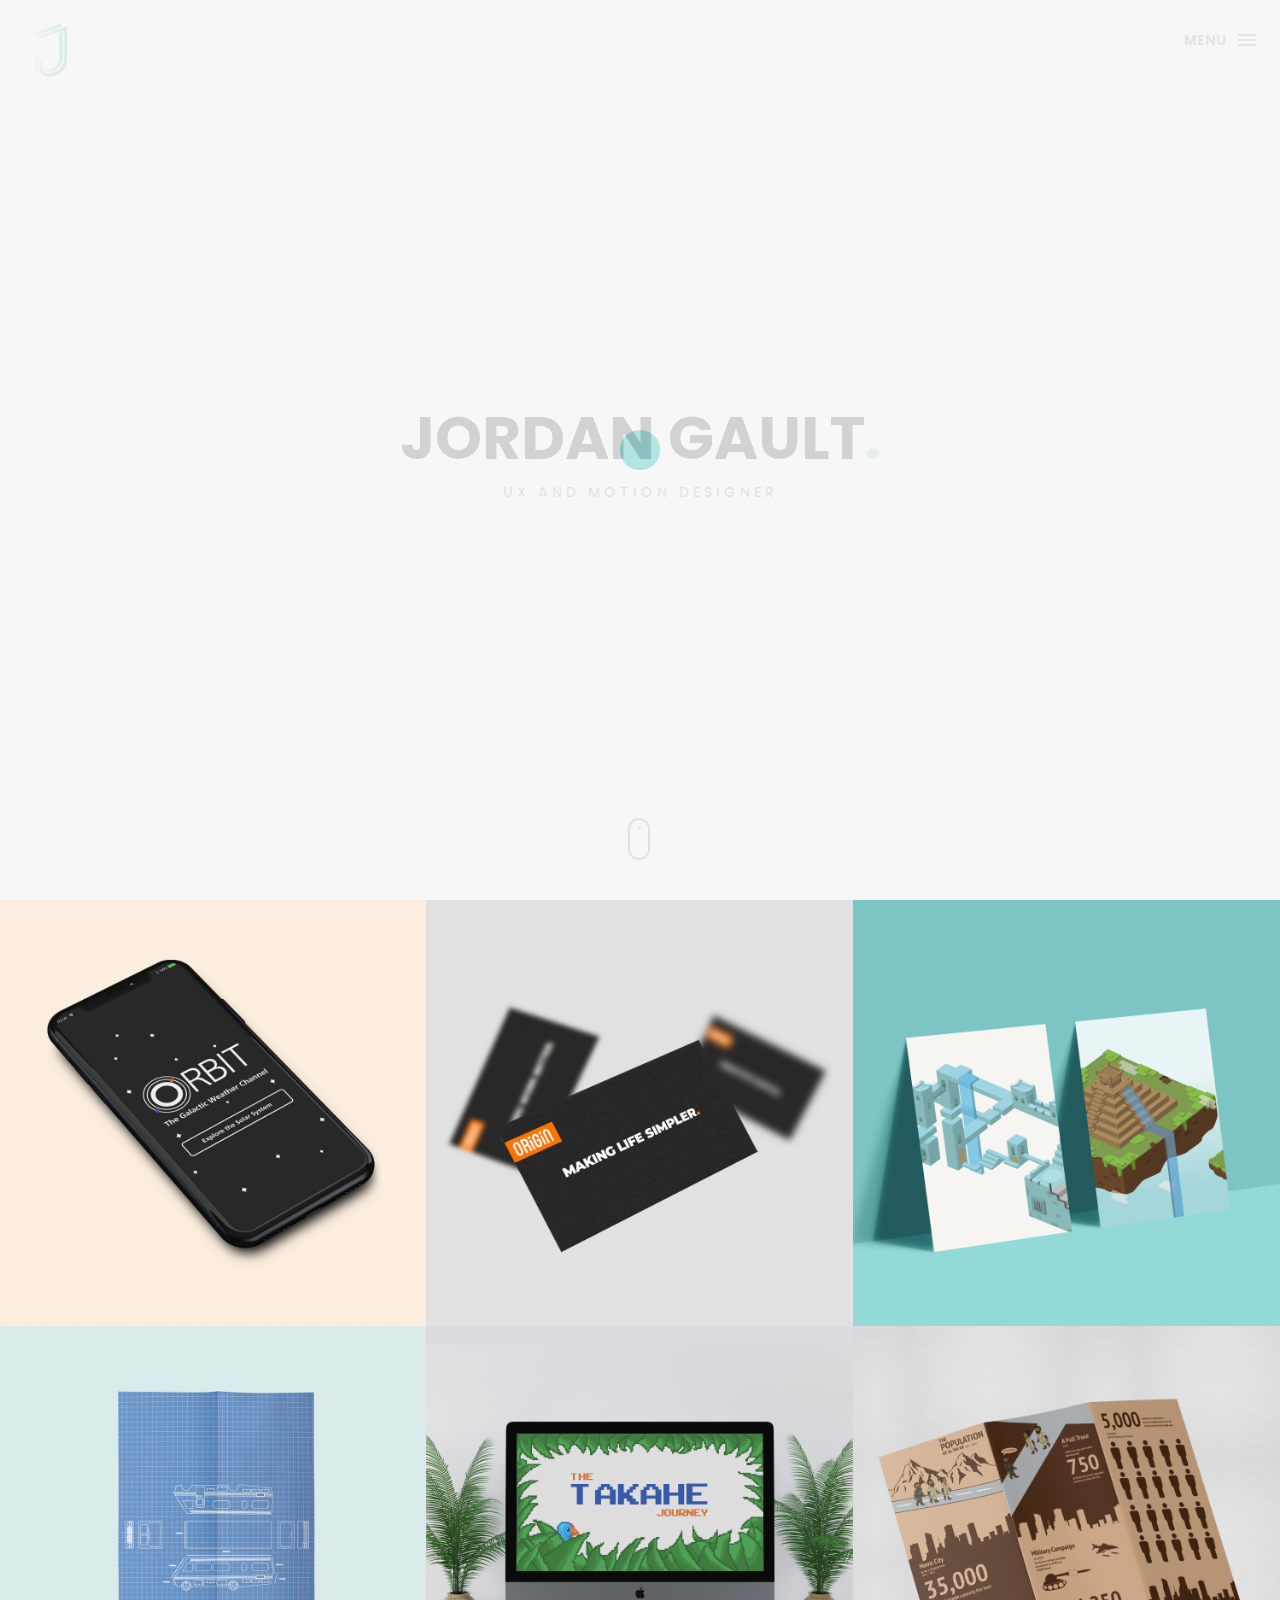
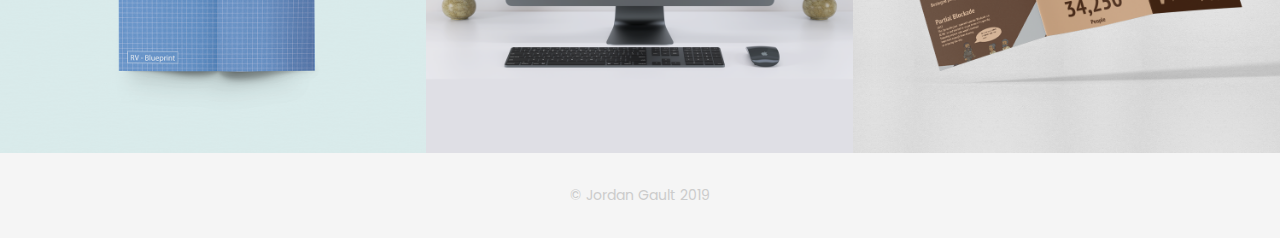
==== index.html @ e596791e "added files" ====
<!DOCTYPE html>
<html lang="en">

<head>
    <meta charset="utf-8">
    <meta http-equiv="X-UA-Compatible" content="IE=edge">
    <meta name="viewport" content="width=device-width, initial-scale=1">
    <!-- The above 3 meta tags *must* come first in the head; any other head content must come *after* these tags -->
    <title>Jordan Gault</title>
    <link rel="icon" href="img/logo.png" type="image/x-icon">

    <!-- Bootstrap -->
    <link href="css/bootstrap.min.css" rel="stylesheet">
    <link href="ionicons/css/ionicons.min.css" rel="stylesheet">

    <!-- main css -->
    <link href="css/style.css" rel="stylesheet">


    <!-- modernizr -->
    <script src="js/modernizr.js"></script>

    <!-- HTML5 shim and Respond.js for IE8 support of HTML5 elements and media queries -->
    <!-- WARNING: Respond.js doesn't work if you view the page via file:// -->
    <!--[if lt IE 9]>
      <script src="https://oss.maxcdn.com/html5shiv/3.7.2/html5shiv.min.js"></script>
      <script src="https://oss.maxcdn.com/respond/1.4.2/respond.min.js"></script>
    <![endif]-->
</head>

<body>

    <!-- Preloader -->
    <div id="preloader">
        <div class="pre-container">
            <div class="spinner">
                <div class="double-bounce1"></div>
                <div class="double-bounce2"></div>
            </div>
        </div>
    </div>
    <!-- end Preloader -->

    <div class="container-fluid">
        <!-- box header -->
        <header class="box-header">
            <div class="box-logo">
                <a href="index.html"><img src="img/logo.png" width="60" alt="Logo"></a>
            </div>
            <!-- box-nav -->
            <a class="box-primary-nav-trigger" href="#0">
                <span class="box-menu-text">Menu</span><span class="box-menu-icon"></span>
            </a>
            <!-- box-primary-nav-trigger -->
        </header>
        <!-- end box header -->

        <!-- nav -->
        <nav>
            <ul class="box-primary-nav">
                <li><a href="index.html">Home</a> <i class="ion-ios-circle-filled color"></i></li>
                <li><a href="about.html">About me</a></li>
                <li><a href="services.html">Services</a></li>
                <li><a href="portfolio.html">Portfolio</a></li>
                <li><a href="contact.html">contact me</a></li>



                <li class="box-label">Follow me</li>

                <li class="box-social"><a href="https://www.linkedin.com/in/jordan-gault-648428167/" target="blank"><i class="ion-social-linkedin"></i></a></li>
                <li class="box-social"><a href="https://www.instagram.com/jordangault_/" target="blank"><i class="ion-social-instagram-outline"></i></a></li>
                <li class="box-social"><a href="https://www.twitter.com/Jordangault_/" target="blank"><i class="ion-social-twitter"></i></a></li>
                <li class="box-social"><a href="https://dribbble.com/jordangault" target="blank"><i class="ion-social-dribbble"></i></a></li>
            </ul>
        </nav>
        <!-- end nav -->

        <!-- box-intro -->
        <section class="box-intro">
            <div class="table-cell">
                <h1 class="box-headline letters rotate-2">
                    <span class="box-words-wrapper">
                        <b class="is-visible">Jordan Gault.</b>
                      
                    </span>
		        </h1>
                <h5>UX and Motion Designer</h5>
            </div>

            <div class="mouse">
                <div class="scroll"></div>
            </div>
        </section>

        <!-- end box-intro -->
    </div>

    <!-- portfolio div -->
    <div class="portfolio-div">
        <div class="portfolio">
            <div class="no-padding portfolio_container">

                 <!-- portfolio_container -->
                <div class="no-padding portfolio_container clearfix">
                   <!-- single work -->
                   <div class="col-md-4 col-sm-6  photography fashion">
                    <a href="orbit.html" class="portfolio_item">
                        <img src="img/orbit.png" alt="image" class="img-responsive" />
                        <div class="portfolio_item_hover">
                            <div class="portfolio-border clearfix">
                                <div class="item_info">
                                    <span>Orbit</span>
                                    <em>UI/UX / Illustration</em>
                                </div>
                            </div>
                        </div>
                    </a>
                </div>
                <!-- end single work -->

                <!-- single work -->
                <div class="col-md-4 col-sm-6 logo graphics photography">
                    <a href="origin.html" class="portfolio_item">
                        <img src="img/origin.png" alt="image" class="img-responsive" />
                        <div class="portfolio_item_hover">
                            <div class="portfolio-border clearfix">
                                <div class="item_info">
                                    <span>Origin  (Placement Projects)</span>
                                    <em>Motion Graphics / Marketing / UI/UX</em>
                                </div>
                            </div>
                        </div>
                    </a>
                </div>
                <!-- end single work -->

                <!-- single work --
                <div class="col-md-4 col-sm-12 logo graphics">
                    <a href="single-project.html" class="portfolio_item">
                        <img src="img/ruark.png" alt="image" class="img-responsive" />
                        <div class="portfolio_item_hover">
                            <div class="portfolio-border clearfix">
                                <div class="item_info">
                                    <span>Ruark Audio</span>
                                    <em>Motion Graphics / Marketing</em>
                                </div>
                            </div>
                        </div>
                    </a>
                </div>
                 end single work -->

                <!-- single work -->
                <div class="col-md-4 col-sm-6 fashion">
                    <a href="#" class="portfolio_item">
                        <img src="img/iso.png" alt="image" class="img-responsive" />
                        <div class="portfolio_item_hover">
                            <div class="portfolio-border clearfix">
                                <div class="item_info">
                                    <span>Isometric Illustrations</span>
                                    <em>Illustration</em>
                                </div>
                            </div>
                        </div>
                    </a>
                </div>
                <!-- end single work -->

                <!-- single work -->
                <div class="col-md-4 col-sm-6 ads fashion">
                    <a href="#" class="portfolio_item">
                        <img src="img/blueprint.png" alt="image" class="img-responsive" />
                        <div class="portfolio_item_hover">
                            <div class="portfolio-border clearfix">
                                <div class="item_info">
                                    <span>RV Animation</span>
                                    <em>Animation / Illustration</em>
                                </div>
                            </div>
                        </div>
                    </a>
                </div>
                <!-- end single work -->

                <!-- single work --
                <div class="col-md-4 col-sm-12 graphics ads">
                    <a href="single-project.html" class="portfolio_item">
                        <img src="img/abbey.png" alt="image" class="img-responsive" />
                        <div class="portfolio_item_hover">
                            <div class="portfolio-border clearfix">
                                <div class="item_info">
                                    <span>Abbey</span>
                                    <em>Marketing / Animation</em>
                                </div>
                            </div>
                        </div>
                    </a>
                </div>
                <!- end single work -->

                 <!-- single work -->
                 <div class="col-md-4 col-sm-6 photography fashion">
                    <a href="takahe.html" class="portfolio_item">
                        <img src="img/takahe.png" alt="image" class="img-responsive" />
                        <div class="portfolio_item_hover">
                            <div class="portfolio-border clearfix">
                                <div class="item_info">
                                    <span>The Takahe Journey</span>
                                    <em>UI/UX / Illustration</em>
                                </div>
                            </div>
                        </div>
                    </a>
                </div>
                <!-- end single work -->

                <!-- single work -->
                <div class="col-md-4 col-sm-6 photography fashion">
                    <a href="population.html" class="portfolio_item">
                        <img src="img/population.png" alt="image" class="img-responsive" />
                        <div class="portfolio_item_hover">
                            <div class="portfolio-border clearfix">
                                <div class="item_info">
                                    <span>Population Infographic</span>
                                    <em>UI/UX / Illustration</em>
                                </div>
                            </div>
                        </div>
                    </a>
                </div>
                <!-- end single work -->

                <!-- single work --
                <div class="col-md-4 col-sm-6 fashion ads">
                    <a href="single-project.html" class="portfolio_item">
                        <img src="http://placehold.it/1000x1000" alt="image" class="img-responsive" />
                        <div class="portfolio_item_hover">
                            <div class="portfolio-border clearfix">
                                <div class="item_info">
                                    <span>Calvin & Shabushka (In Progress)</span>
                                    <em>Illustration / Animation</em>
                                </div>
                            </div>
                        </div>
                    </a>
                </div>
                <!- end single work -->

             
            </div>
            <!-- end portfolio_container -->
        </div>
        <!-- portfolio -->
    </div>
    <!-- end portfolio div -->

    <!-- footer -->
    <footer>
        <div class="container-fluid">
            <p class="copyright">© Jordan Gault 2019</p>
        </div>
    </footer>
    <!-- end footer -->

    <!-- back to top -->
    <a href="#0" class="cd-top"><i class="ion-android-arrow-up"></i></a>
    <!-- end back to top -->



    <!-- jQuery -->
    <script src="js/jquery-2.1.1.js"></script>
    <!--  plugins -->
    <script src="js/bootstrap.min.js"></script>
    <script src="js/menu.js"></script>
    <script src="js/animated-headline.js"></script>
    <script src="js/isotope.pkgd.min.js"></script>


    <!--  custom script -->
    <script src="js/custom.js"></script>

</body>

</html>
---- css/style.css ----
/*
* Box Theme
* Created by : Ahmed Eissa
* website : www.ahmedessa.net
* behance : https://www.behance.net/3essa
*/


/* Table of Content
==================================================
	- Google fonts & font family -
	- General -
    - typography -
    - Preloader -
	- Header -
    - box intro section -
    - Portfoilo section -
    - Footer -
    - About page -
    - Services page -
    - contact page -
    - Portfolio single page -
    - Responsive media queries -
*/


/* Google fonts & font family
==================================================*/

@import url(https://fonts.googleapis.com/css?family=Poppins:400,500,600,700);

/* General
==================================================*/

html,
body {
    height: 100%;
    font-family: 'Poppins', sans-serif;
    line-height: 1.8;
    color: #999
}

.no-padding {
    padding-left: 0;
    padding-right: 0;
}

.no-padding [class^="col-"] {
    padding-left: 0;
    padding-right: 0;
}

.main-container {
    padding: 100px 0;
}

.center {
    text-align: center;
}

a {
    -webkit-transition: all .3s;
    transition: all .3s
}

.uppercase {
    text-transform: uppercase;
}

.h-30 {
    height: 30px
}

.h-10 {
    height: 10px
}

.color {
    color: #93D9D8;
    font-size: 11px;
}


/* typography
==================================================*/



.col-sm-7{
    padding-top: 20px;
}

.col-md-14{
    padding-top: 40px;
}



/* images
==================================================*/

h1 {
    color: #393939;
    font-size: 60px;
    text-transform: uppercase;
}

h3 {
    color: #393939;
}

h5 {
    color: #93D9D8;
}

.paper {
    padding-top: 30px;
}

.col-md-10 {
    width: 100%;
}

.col-md-15{
    padding-left: 15px;
}

video{
    padding-top: 30px;
}
.ruark{
    padding-left: 100px;
}


/* preloader
==================================================*/

#preloader {
    position: fixed;
    top: 0;
    left: 0;
    right: 0;
    bottom: 0;
    background-color: #f5f5f5;
    /* change if the mask should be a color other than white */
    z-index: 1000;
    /* makes sure it stays on top */
}

.pre-container {
    position: absolute;
    left: 50%;
    top: 50%;
    bottom: auto;
    right: auto;
    -webkit-transform: translateX(-50%) translateY(-50%);
    transform: translateX(-50%) translateY(-50%);
    text-align: center;
}

.spinner {
    width: 40px;
    height: 40px;
    position: relative;
    margin: 100px auto;
}

.double-bounce1,
.double-bounce2 {
    width: 100%;
    height: 100%;
    border-radius: 50%;
    background-color: #93D9D8;
    opacity: 0.6;
    position: absolute;
    top: 0;
    left: 0;
    -webkit-animation: bounce 2.0s infinite ease-in-out;
    animation: bounce 2.0s infinite ease-in-out;
}

.double-bounce2 {
    -webkit-animation-delay: -1.0s;
    animation-delay: -1.0s;
}

@-webkit-keyframes bounce {
    0%,
    100% {
        -webkit-transform: scale(0.0)
    }
    50% {
        -webkit-transform: scale(1.0)
    }
}

@keyframes bounce {
    0%,
    100% {
        transform: scale(0.0);
        -webkit-transform: scale(0.0);
    }
    50% {
        transform: scale(1.0);
        -webkit-transform: scale(1.0);
    }
}


/* header
==================================================*/

.box-header {
    position: absolute;
    top: 0;
    left: 0;
    background: rgba(255, 255, 255, 0.95);
    height: 50px;
    width: 100%;
    z-index: 3;
    box-shadow: 0 1px 2px rgba(0, 0, 0, 0.3);
    -webkit-font-smoothing: antialiased;
    -moz-osx-font-smoothing: grayscale;
}

.box-header {
    height: 80px;
    background: transparent;
    box-shadow: none;
}

.box-header {
    -webkit-transition: background-color 0.3s;
    transition: background-color 0.3s;
    -webkit-transform: translate3d(0, 0, 0);
    transform: translate3d(0, 0, 0);
    -webkit-backface-visibility: hidden;
    backface-visibility: hidden;
}

.box-header.is-fixed {
    position: fixed;
    top: -80px;
    background-color: rgba(255, 255, 255, 0.96);
    -webkit-transition: -webkit-transform 0.3s;
    transition: -webkit-transform 0.3s;
    transition: transform 0.3s;
    transition: transform 0.3s, -webkit-transform 0.3s;
}

.box-header.is-visible {
    -webkit-transform: translate3d(0, 100%, 0);
    transform: translate3d(0, 100%, 0);
}

.box-header.menu-is-open {
    background-color: #fff;
}

.box-logo {
    display: block;
    padding: 20px;
}

.box-primary-nav-trigger {
    position: absolute;
    right: 0;
    top: 0;
    height: 100%;
    width: 50px;
    background-color: #fff;
}

.box-primary-nav-trigger .box-menu-text {
    color: #999;
    text-transform: uppercase;
    font-weight: 700;
    display: none;
}

.box-primary-nav-trigger .box-menu-icon {
    display: inline-block;
    position: absolute;
    left: 50%;
    top: 50%;
    bottom: auto;
    right: auto;
    -webkit-transform: translateX(-50%) translateY(-50%);
    transform: translateX(-50%) translateY(-50%);
    width: 18px;
    height: 2px;
    background-color: #999;
    -webkit-transition: background-color 0.3s;
    transition: background-color 0.3s;
    list-style: none;
}

.box-primary-nav-trigger .box-menu-icon::before,
.box-primary-nav-trigger .box-menu-icon:after {
    content: '';
    width: 100%;
    height: 100%;
    position: absolute;
    background-color: #999;
    right: 0;
    -webkit-transition: -webkit-transform .3s, top .3s, background-color 0s;
    -webkit-transition: top .3s, background-color 0s, -webkit-transform .3s;
    transition: top .3s, background-color 0s, -webkit-transform .3s;
    transition: transform .3s, top .3s, background-color 0s;
    transition: transform .3s, top .3s, background-color 0s, -webkit-transform .3s;
}

.box-primary-nav-trigger .box-menu-icon::before {
    top: -5px;
}

.box-primary-nav-trigger .box-menu-icon::after {
    top: 5px;
}

.box-primary-nav-trigger .box-menu-icon.is-clicked {
    background-color: #999;
}

.box-primary-nav-trigger .box-menu-icon.is-clicked::before,
.box-primary-nav-trigger .box-menu-icon.is-clicked::after {
    background-color: #999;
}

.box-primary-nav-trigger .box-menu-icon.is-clicked::before {
    top: 0;
    -webkit-transform: rotate(135deg);
    transform: rotate(135deg);
}

.box-primary-nav-trigger .box-menu-icon.is-clicked::after {
    top: 0;
    -webkit-transform: rotate(225deg);
    transform: rotate(225deg);
}

.box-primary-nav-trigger {
    width: 100px;
    padding-left: 1em;
    background-color: transparent;
    height: 30px;
    line-height: 30px;
    right: 10px;
    top: 50%;
    bottom: auto;
    -webkit-transform: translateY(-50%);
    transform: translateY(-50%);
}

.box-primary-nav-trigger .box-menu-text {
    display: inline-block;
}

.box-primary-nav-trigger .box-menu-icon {
    left: auto;
    right: 1em;
    -webkit-transform: translateX(0) translateY(-50%);
    transform: translateX(0) translateY(-50%);
}

.box-primary-nav {
    position: fixed;
    left: 0;
    top: 0;
    height: 100%;
    width: 100%;
    background: #fff;
    z-index: 2;
    text-align: center;
    padding: 50px 0;
    -webkit-backface-visibility: hidden;
    backface-visibility: hidden;
    overflow: auto;
    -webkit-overflow-scrolling: touch;
    -webkit-transform: translateY(-100%);
    transform: translateY(-100%);
    -webkit-transition-property: -webkit-transform;
    transition-property: -webkit-transform;
    transition-property: transform;
    transition-property: transform, -webkit-transform;
    -webkit-transition-duration: 0.4s;
    transition-duration: 0.4s;
    list-style: none;
}

.box-primary-nav li {
    font-size: 22px;
    font-size: 1.375rem;
    font-weight: 300;
    -webkit-font-smoothing: antialiased;
    -moz-osx-font-smoothing: grayscale;
    margin: .2em 0;
    text-transform: capitalize;
}

.box-primary-nav a {
    display: inline-block;
    padding: .4em 1em;
    border-radius: 0.25em;
    -webkit-transition: all 0.2s;
    transition: all 0.2s;
    color: #999;
    text-decoration: none;
    font-weight: bold;
}
.box-primary-nav a:focus {
    outline: none;
}

.no-touch .box-primary-nav a:hover {
    text-decoration: none;
    color: #93D9D8;
}

.box-primary-nav .box-label {
    color: #93D9D8;
    text-transform: uppercase;
    font-weight: 700;
    font-size: 17px;
    margin: 2.4em 0 .8em;
}

.box-primary-nav .box-social {
    display: inline-block;
    margin: 10px .4em;
}

.box-primary-nav .box-social a {
    width: 30px;
    height: 30px;
    padding: 0;
    font-size: 30px
}

.box-primary-nav.is-visible {
    -webkit-transform: translateY(0);
    transform: translateY(0);
}

.box-primary-nav {
    padding: 150px 0 0;
}

.box-primary-nav li {
    font-size: 18px;
}


/* box-intro
==================================================*/

.box-intro {
    text-align: center;
    display: table;
    height: 100vh;
    width: 100%;
    color: #999;
}

.box-intro .table-cell {
    display: table-cell;
    vertical-align: middle;
}

.box-intro em {
    font-style: normal;
    text-transform: uppercase
}

b i:last-child {
    color: #93D9D8 !important;
}

.box-intro h5 {
    letter-spacing: 4px;
    text-transform: uppercase;
    color: #999;
    line-height: 1.7;
}


/* mouse effect */

.mouse {
    position: absolute;
    width: 22px;
    height: 42px;
    bottom: 40px;
    left: 50%;
    margin-left: -12px;
    border-radius: 15px;
    border: 2px solid #888;
    -webkit-animation: intro 1s;
    animation: intro 1s;
}

.scroll {
    display: block;
    width: 3px;
    height: 3px;
    margin: 6px auto;
    border-radius: 4px;
    background: #888;
    -webkit-animation: finger 2s infinite;
    animation: finger 2s infinite;
}

@-webkit-keyframes intro {
    0% {
        opacity: 0;
        -webkit-transform: translateY(40px);
        transform: translateY(40px);
    }
    100% {
        opacity: 1;
        -webkit-transform: translateY(0);
        transform: translateY(0);
    }
}

@keyframes intro {
    0% {
        opacity: 0;
        -webkit-transform: translateY(40px);
        transform: translateY(40px);
    }
    100% {
        opacity: 1;
        -webkit-transform: translateY(0);
        transform: translateY(0);
    }
}

@-webkit-keyframes finger {
    0% {
        opacity: 1;
    }
    100% {
        opacity: 0;
        -webkit-transform: translateY(20px);
        transform: translateY(20px);
    }
}

@keyframes finger {
    0% {
        opacity: 1;
    }
    100% {
        opacity: 0;
        -webkit-transform: translateY(20px);
        transform: translateY(20px);
    }
}



/* portfolio section
==================================================*/

.portfolio .categories-grid span {
    font-size: 30px;
    margin-bottom: 30px;
    display: inline-block;
}

.portfolio .categories-grid .categories ul li {
    list-style: none;
    margin: 20px 0;
}

.portfolio .categories-grid .categories ul li a {
    display: inline-block;
    color: #60606e;
    padding: 0 10px;
    margin: 0 10px;
    -webkit-transition: all .2s ease-in-out .2s;
    transition: all .2s ease-in-out .2s;
}

.portfolio .categories-grid .categories ul li a:hover,
.portfolio .categories-grid .categories ul li a:focus {
    text-decoration: none;
}

.portfolio .categories-grid .categories ul li a.active {
    margin-left: 0;
    background-color: #93D9D8;
    padding: 0px 20px;
    color: white;
    border-radius: 25px;
    text-decoration: none;
}

.portfolio_filter {
    padding-left: 0;
}

.portfolio_item {
    position: relative;
    overflow: hidden;
    display: block;
}

.portfolio_item .portfolio_item_hover {
    position: absolute;
    top: 0px;
    left: 0px;
    height: 100%;
    width: 100%;
    background-color: rgba(0, 0, 0, .8);
    -webkit-transform: translate(-100%);
    transform: translate(-100%);
    opacity: 0;
    -webkit-transition: all .2s ease-in-out;
    transition: all .2s ease-in-out;
}

.portfolio_item .portfolio_item_hover .item_info {
    text-align: center;
    position: absolute;
    top: 50%;
    left: 50%;
    -webkit-transform: translate(-50%, -50%);
    transform: translate(-50%, -50%);
    padding: 10px;
    width: 100%;
    font-weight: bold;
}

.portfolio_item .portfolio_item_hover .item_info span {
    display: block;
    color: #fff;
    font-size: 18px;
    -webkit-transform: translateX(-100px);
    transform: translateX(-100px);
    -webkit-transition: all .2s ease-in-out .2s;
    transition: all .2s ease-in-out .2s;
    opacity: 0;
}

.portfolio_item .portfolio_item_hover .item_info em {
    font-style: normal;
    display: inline-block;
    background-color: #93D9D8;
    padding: 5px 20px;
    border-radius: 25px;
    color: #333;
    margin-top: 10px;
    -webkit-transform: translateX(-100px);
    transform: translateX(-100px);
    -webkit-transition: all .3s ease-in-out .3s;
    transition: all .3s ease-in-out .3s;
    opacity: 0;
    font-size: 10px;
    letter-spacing: 2px;
}

.portfolio_item:hover .portfolio_item_hover {
    opacity: 1;
    -webkit-transform: translateX(0);
    transform: translateX(0);
}

.portfolio_item:hover .item_info em,
.portfolio_item:hover .item_info span {
    opacity: 1;
    -webkit-transform: translateX(0);
    transform: translateX(0);
}

.portfolio .categories-grid .categories ul li {
    float: left;
}

.portfolio .categories-grid .categories ul li a {
    padding: 0 10px;
    -webkit-transition: all .2s ease-in-out .2s;
    transition: all .2s ease-in-out .2s;
}

.portfolio_filter {
    padding-left: 0;
    display: inline-block;
    margin: 0 auto;
    text-align: center;
    margin-bottom: 50px;
}

.portfolio-inner {
    padding-bottom: 0 !important;
    padding-top: 55px;
}


/* footer
==================================================*/

footer {
    padding: 30px 0;
    text-align: center;
    background: #f5f5f5
}

.copyright {
    color: #ccc;
    margin-bottom: 0;
}

footer img {
    margin: 0 auto;
}


/* backto top
==================================================*/

.cd-top {
    display: inline-block;
    height: 40px;
    width: 40px;
    position: fixed;
    bottom: 20px;
    line-height: 40px;
    font-size: 20px;
    right: 10px;
    text-align: center;
    color: #fff;
    background: #93D9D8;
    visibility: hidden;
    opacity: 0;
    -webkit-transition: opacity .3s 0s, visibility 0s .3s;
    transition: opacity .3s 0s, visibility 0s .3s;
}

.cd-top.cd-is-visible,
.cd-top.cd-fade-out,
.no-touch .cd-top:hover {
    -webkit-transition: opacity .3s 0s, visibility 0s 0s;
    transition: opacity .3s 0s, visibility 0s 0s;
}

.cd-top.cd-is-visible {
    /* the button becomes visible */
    visibility: visible;
    opacity: 1;
}

.cd-top.cd-fade-out {
    opacity: .5;
}

.no-touch .cd-top:hover,
.no-touch .cd-top:focus {
    background-color: #93D9D8;
    opacity: 1;
    color: #fff;
}


/* About page
==================================================*/

.top-bar {
    color: #333;
    padding: 150px 0 100px;
    background: -webkit-linear-gradient( rgba(255, 255, 255, .8), rgba(255, 255, 255, .8)), ;
    background: linear-gradient( rgba(255, 255, 255, .8), rgba(255, 255, 255, .8)), ;
    background-size: cover;
    background-attachment: fixed;
    background-position: center center;
    text-align: center;
}

.top-bar h1 {
    font-size: 60px;
    text-transform: uppercase;
    font-weight: 700;
    color: #999;
    line-height: 50px;
}

.top-bar p {
    font-size: 15px;
    text-transform: uppercase;
    font-weight: 500;
    color: #777;
}

.top-bar p a {
    color: #777;
}

.top-bar p a:hover,
.top-bar p a:focus {
    color: #555;
    text-decoration: none;
}

.social-ul {
    list-style: none;
    display: inline-block;
    padding-left: 0;
}

.social-ul li {
    margin: 0 10px;
    float: left;
}

.social-ul li a {
    font-size: 25px;
    color: #999;
    -webkit-transition: all .3s;
    transition: all .3s;
}

.social-ul li a:hover {
    color: #93D9D8;
}


/* Services page
==================================================*/

.size-50 {
    font-size: 50px;
}

.service-box {
    margin-bottom: 30px;
}

.service-box h3 {
    margin-top: 0;
}


/* contact page
==================================================*/

.details-text i {
    margin-right: 10px;
}

.textarea-contact {
    height: 200px;
    width: 100%;
    border: solid 1px rgba(0, 0, 0, .1);
    position: relative;
}

.textarea-contact textarea {
    height: 100%;
    width: 100%;
    border: 0;
    padding: 20px;
    background-color: transparent;
    float: left;
    z-index: 2;
    font-size: 14px;
    color: #9a9a9a;
    resize: none;
}

.textarea-contact > span {
    position: absolute;
    top: 20px;
    left: 20px;
    -webkit-transform: translateY(-50%);
    transform: translateY(-50%);
    font-size: 12px;
    text-transform: uppercase;
    color: #cdcdcd;
    -webkit-transition: all .2s ease-in-out;
    transition: all .2s ease-in-out;
    z-index: 1;
}

.input-contact {
    height: 40px;
    width: 100%;
    border: solid 1px rgba(0, 0, 0, .1);
    position: relative;
    margin-bottom: 30px;
}

.input-contact input[type="text"] {
    height: 100%;
    width: 100%;
    border: 0;
    padding: 0 20px;
    float: left;
    position: relative;
    background-color: transparent;
    z-index: 2;
    font-size: 14px;
    color: #9a9a9a;
}

.input-contact > span {
    position: absolute;
    top: 50%;
    left: 20px;
    -webkit-transform: translateY(-50%);
    transform: translateY(-50%);
    font-size: 12px;
    text-transform: uppercase;
    color: #cdcdcd;
    -webkit-transition: all .2s ease-in-out;
    transition: all .2s ease-in-out;
    z-index: 1;
}

.input-contact > span.active,
.textarea-contact > span.active {
    color: #93D9D8;
    font-size: 10px;
    top: 0px;
    left: 5px;
    background-color: #fff;
    padding: 5px
}

input:focus,
textarea:focus {
    outline: none;
}

.contact-info {
    margin-top: 20px;
}

.contact-info i {
    height: 30px;
    width: 30px;
    display: inline-block;
    background: #93D9D8;
    text-align: center;
    line-height: 33px;
    margin-right: 10px;
    color: #fff;
    font-size: 21px;
}

.contact-info p {
    display: inline-block;
    margin-right: 20px;

}

.btn-box {
    background: #93D9D8;
    padding: 10px 50px;
    border-radius: 0;
    color: #fff;
    margin-top: 20px;
    text-transform: uppercase;
    letter-spacing: 2px;
    font-weight: 500;
}

.btn-box:hover,
.btn-box:focus {
    background: #93D9D8;
    color: #fff;
}


/* single project page
==================================================*/

.cat-ul {
    padding-left: 0;
    list-style: none
}

.cat-ul li i {
    margin-right: 10px;
    color: #93D9D8;
}


/* Responsive media queries
==================================================*/

@media (max-width: 991px) {
    .portfolio .categories-grid span {
        margin-bottom: 0;
        text-align: center;
        width: 100%;
    }
    .portfolio .categories-grid .categories ul li {
        text-align: center;
    }
    .portfolio .categories-grid .categories ul li a {
        margin-left: 0;
    }
    .col-md-6 h3 {
        margin-top: 30px;
    }
}

@media only screen and (max-width: 670px) {
    .box-headline {
        font-size: 100px;
    }
    .box-intro h5 {
        font-size: 12px;
    }
    .box-primary-nav a {
        padding: 5px 1em;
        font-size: 14px;
    }
    .box-primary-nav {
        padding: 80px 0 0;
    }
    .box-primary-nav .box-social a {
        font-size: 23px;
    }
    .top-bar h1 {
        font-size: 40px;
        line-height: 30px;
    }
    .portfolio .categories-grid .categories ul li {
        float: none;
    }
}

@media only screen and (max-width: 520px) {
    .box-headline {
        font-size: 80px;
    }
    .box-intro h5 {
        font-size: 12px;
    }
    .main-container {
        padding: 50px 0;
    }
}

@media only screen and (max-width: 420px) {
    .box-headline {
        font-size: 50px;
    }
    .box-intro h5 {
        font-size: 12px;
    }
    .top-bar h1 {
        font-size: 30px;
        line-height: 30px;
    }
}
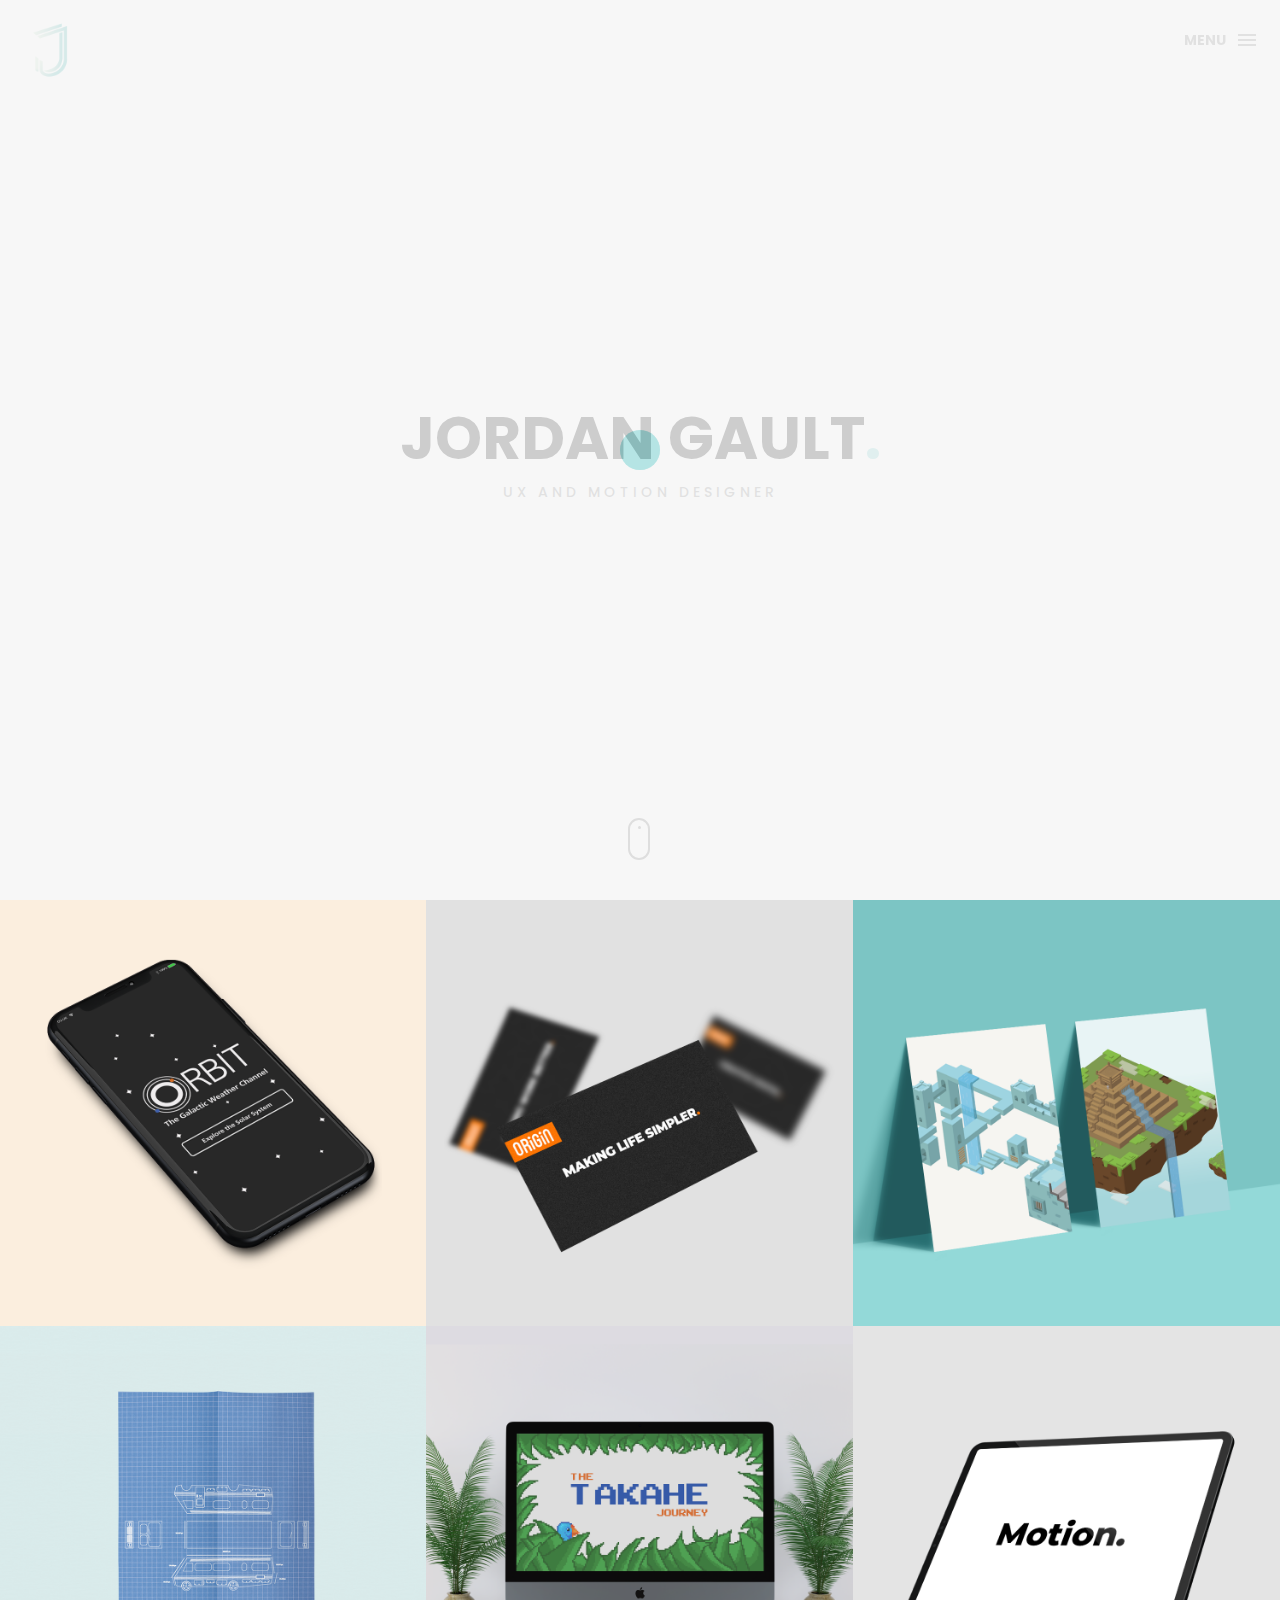
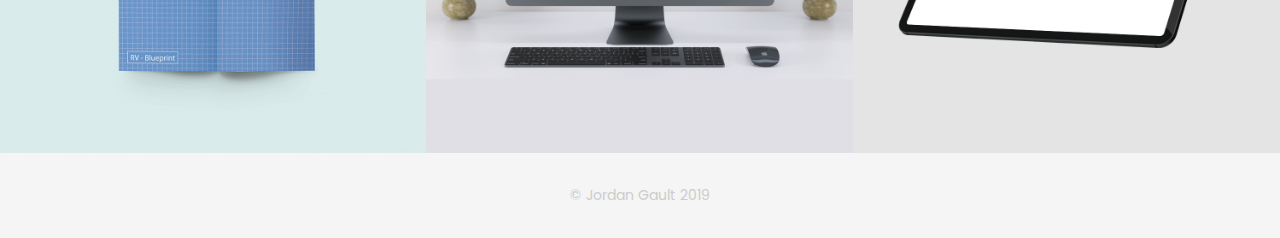
==== commit aa7f1f7c: "population" ====
--- a/index.html
+++ b/index.html
@@ -216,14 +216,14 @@
                 <!-- end single work -->
 
                 <!-- single work -->
-                <div class="col-md-4 col-sm-6 photography fashion">
+                <div class="col-md-4 col-sm-6 ads fashion">
                     <a href="population.html" class="portfolio_item">
-                        <img src="img/population.png" alt="image" class="img-responsive" />
-                        <div class="portfolio_item_hover">
-                            <div class="portfolio-border clearfix">
-                                <div class="item_info">
-                                    <span>Population Infographic</span>
-                                    <em>UI/UX / Illustration</em>
+                        <img src="img/motion.png" alt="image" class="img-responsive" />
+                        <div class="portfolio_item_hover">
+                            <div class="portfolio-border clearfix">
+                                <div class="item_info">
+                                    <span>Animations</span>
+                                    <em>Animation / Illustration</em>
                                 </div>
                             </div>
                         </div>
--- a/css/style.css
+++ b/css/style.css
@@ -94,6 +94,20 @@
     padding-top: 40px;
 }
 
+.col-md-12{
+    padding-top: 40px;
+}
+
+.rv{
+    color: #93D9D8;
+    text-decoration: none;
+}
+
+.rv :hover p{
+    text-decoration: none;
+    color: #999;
+}
+
 
 
 /* images
@@ -129,7 +143,7 @@
     padding-top: 30px;
 }
 .ruark{
-    padding-left: 100px;
+    padding-left: 40px;
 }
 
 
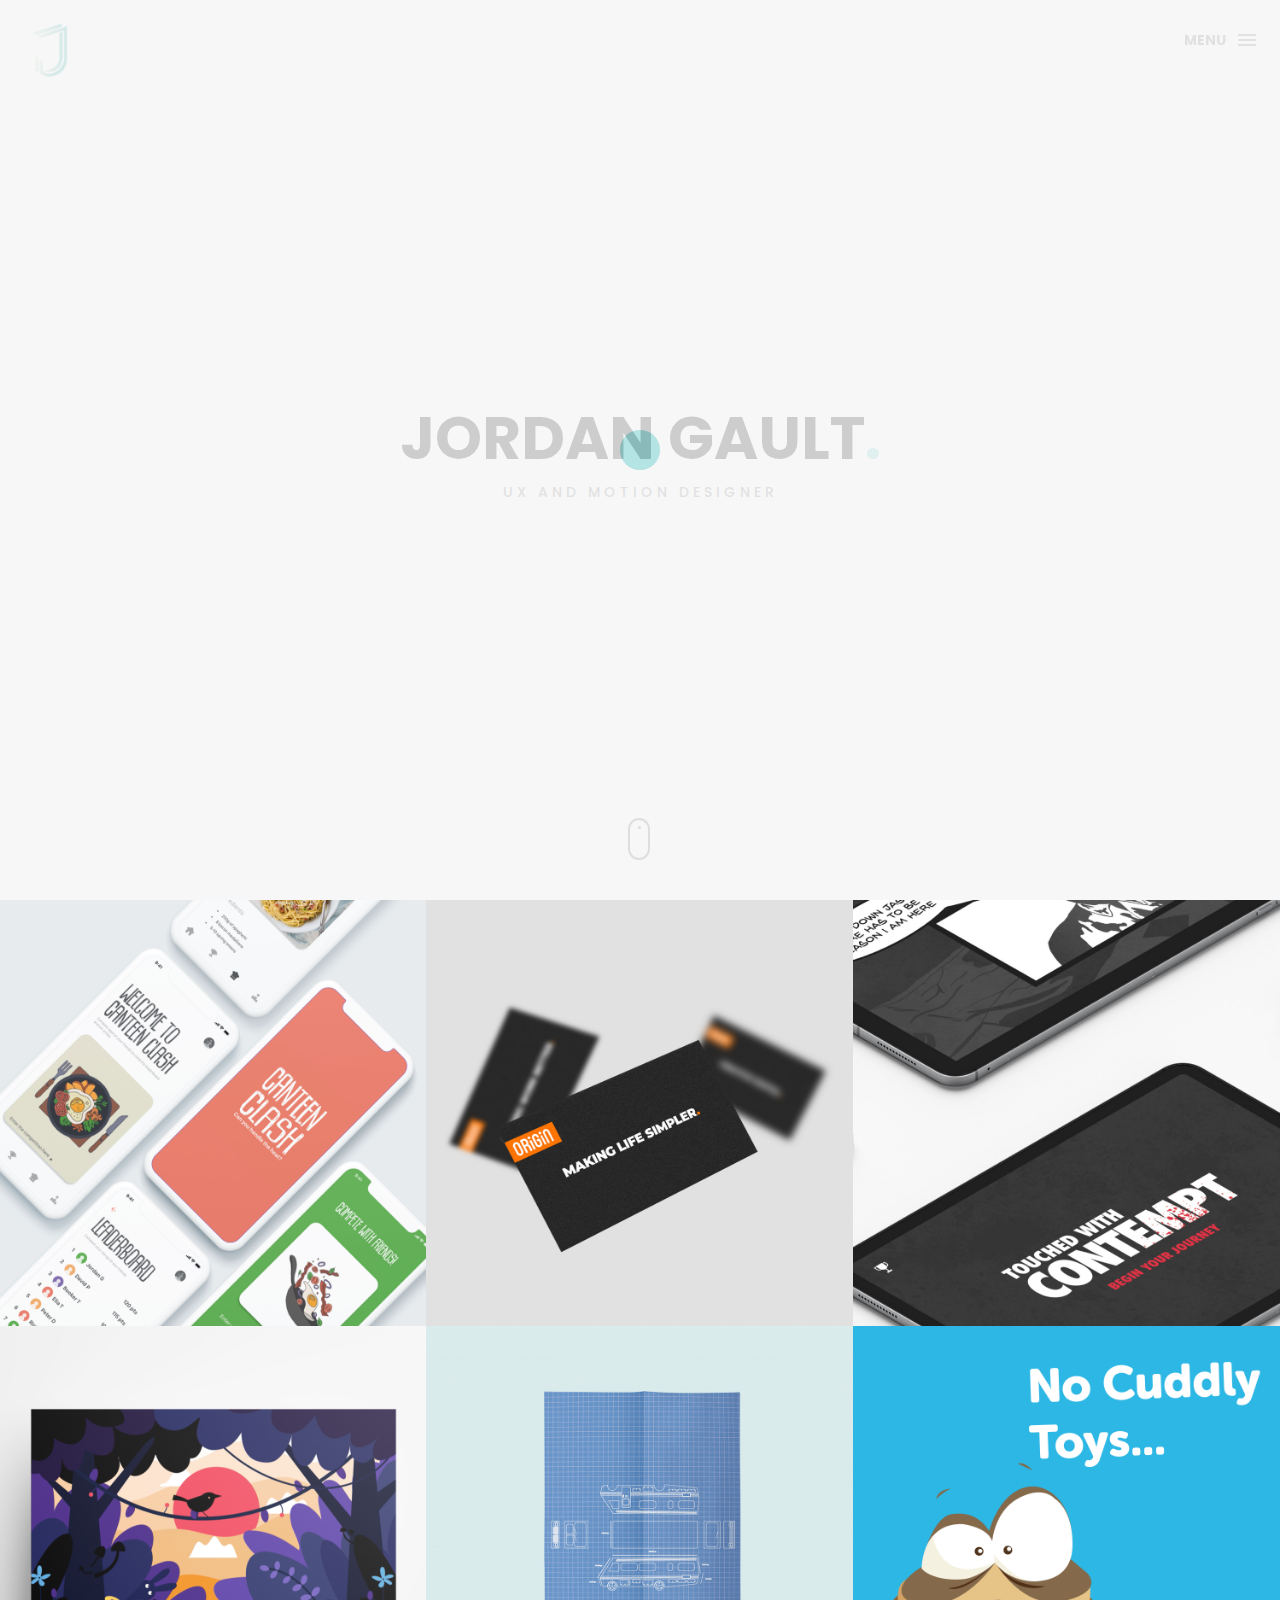
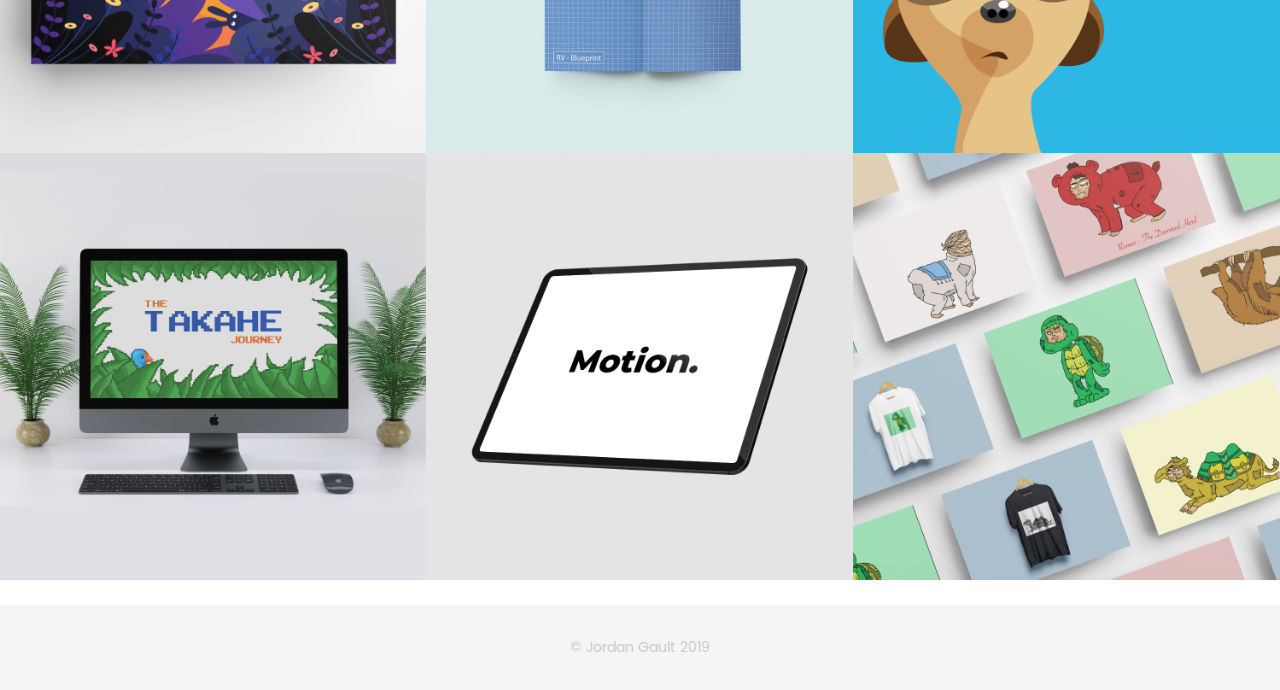
==== commit 271534de: "updateing cover images" ====
--- a/index.html
+++ b/index.html
@@ -106,11 +106,11 @@
                    <!-- single work -->
                    <div class="col-md-4 col-sm-6  photography fashion">
                     <a href="orbit.html" class="portfolio_item">
-                        <img src="img/orbit.png" alt="image" class="img-responsive" />
-                        <div class="portfolio_item_hover">
-                            <div class="portfolio-border clearfix">
-                                <div class="item_info">
-                                    <span>Orbit</span>
+                        <img src="img/Canteen_Clash_Cover.png" alt="image" class="img-responsive" />
+                        <div class="portfolio_item_hover">
+                            <div class="portfolio-border clearfix">
+                                <div class="item_info">
+                                    <span>Canteen Clash</span>
                                     <em>UI/UX / Illustration</em>
                                 </div>
                             </div>
@@ -135,15 +135,15 @@
                 </div>
                 <!-- end single work -->
 
-                <!-- single work --
-                <div class="col-md-4 col-sm-12 logo graphics">
+
+                <div class="col-md-4 col-sm-12 logo photography">
                     <a href="single-project.html" class="portfolio_item">
-                        <img src="img/ruark.png" alt="image" class="img-responsive" />
-                        <div class="portfolio_item_hover">
-                            <div class="portfolio-border clearfix">
-                                <div class="item_info">
-                                    <span>Ruark Audio</span>
-                                    <em>Motion Graphics / Marketing</em>
+                        <img src="img/TWC_Cover.png" alt="image" class="img-responsive" />
+                        <div class="portfolio_item_hover">
+                            <div class="portfolio-border clearfix">
+                                <div class="item_info">
+                                    <span>Touched With Contempt</span>
+                                    <em>Motion Graphics / UI/UX</em>
                                 </div>
                             </div>
                         </div>
@@ -152,14 +152,14 @@
                  end single work -->
 
                 <!-- single work -->
-                <div class="col-md-4 col-sm-6 fashion">
+                <div class="col-md-4 col-sm-6 ads">
                     <a href="#" class="portfolio_item">
-                        <img src="img/iso.png" alt="image" class="img-responsive" />
-                        <div class="portfolio_item_hover">
-                            <div class="portfolio-border clearfix">
-                                <div class="item_info">
-                                    <span>Isometric Illustrations</span>
-                                    <em>Illustration</em>
+                        <img src="img/Expressive_Bird.png" alt="image" class="img-responsive" />
+                        <div class="portfolio_item_hover">
+                            <div class="portfolio-border clearfix">
+                                <div class="item_info">
+                                    <span>Expressive Bird Masterclass</span>
+                                    <em>Animation</em>
                                 </div>
                             </div>
                         </div>
@@ -174,7 +174,7 @@
                         <div class="portfolio_item_hover">
                             <div class="portfolio-border clearfix">
                                 <div class="item_info">
-                                    <span>RV Animation</span>
+                                    <span>RV Animation (Coming Soon)</span>
                                     <em>Animation / Illustration</em>
                                 </div>
                             </div>
@@ -183,7 +183,7 @@
                 </div>
                 <!-- end single work -->
 
-                <!-- single work --
+
                 <div class="col-md-4 col-sm-12 graphics ads">
                     <a href="single-project.html" class="portfolio_item">
                         <img src="img/abbey.png" alt="image" class="img-responsive" />
@@ -197,7 +197,7 @@
                         </div>
                     </a>
                 </div>
-                <!- end single work -->
+
 
                  <!-- single work -->
                  <div class="col-md-4 col-sm-6 photography fashion">
@@ -231,21 +231,21 @@
                 </div>
                 <!-- end single work -->
 
-                <!-- single work --
+
                 <div class="col-md-4 col-sm-6 fashion ads">
                     <a href="single-project.html" class="portfolio_item">
-                        <img src="http://placehold.it/1000x1000" alt="image" class="img-responsive" />
-                        <div class="portfolio_item_hover">
-                            <div class="portfolio-border clearfix">
-                                <div class="item_info">
-                                    <span>Calvin & Shabushka (In Progress)</span>
+                        <img src="img/C&S_Cover.png" alt="image" class="img-responsive" />
+                        <div class="portfolio_item_hover">
+                            <div class="portfolio-border clearfix">
+                                <div class="item_info">
+                                    <span>Calvin & Shabushka (Coming Soon)</span>
                                     <em>Illustration / Animation</em>
                                 </div>
                             </div>
                         </div>
                     </a>
                 </div>
-                <!- end single work -->
+                
 
              
             </div>
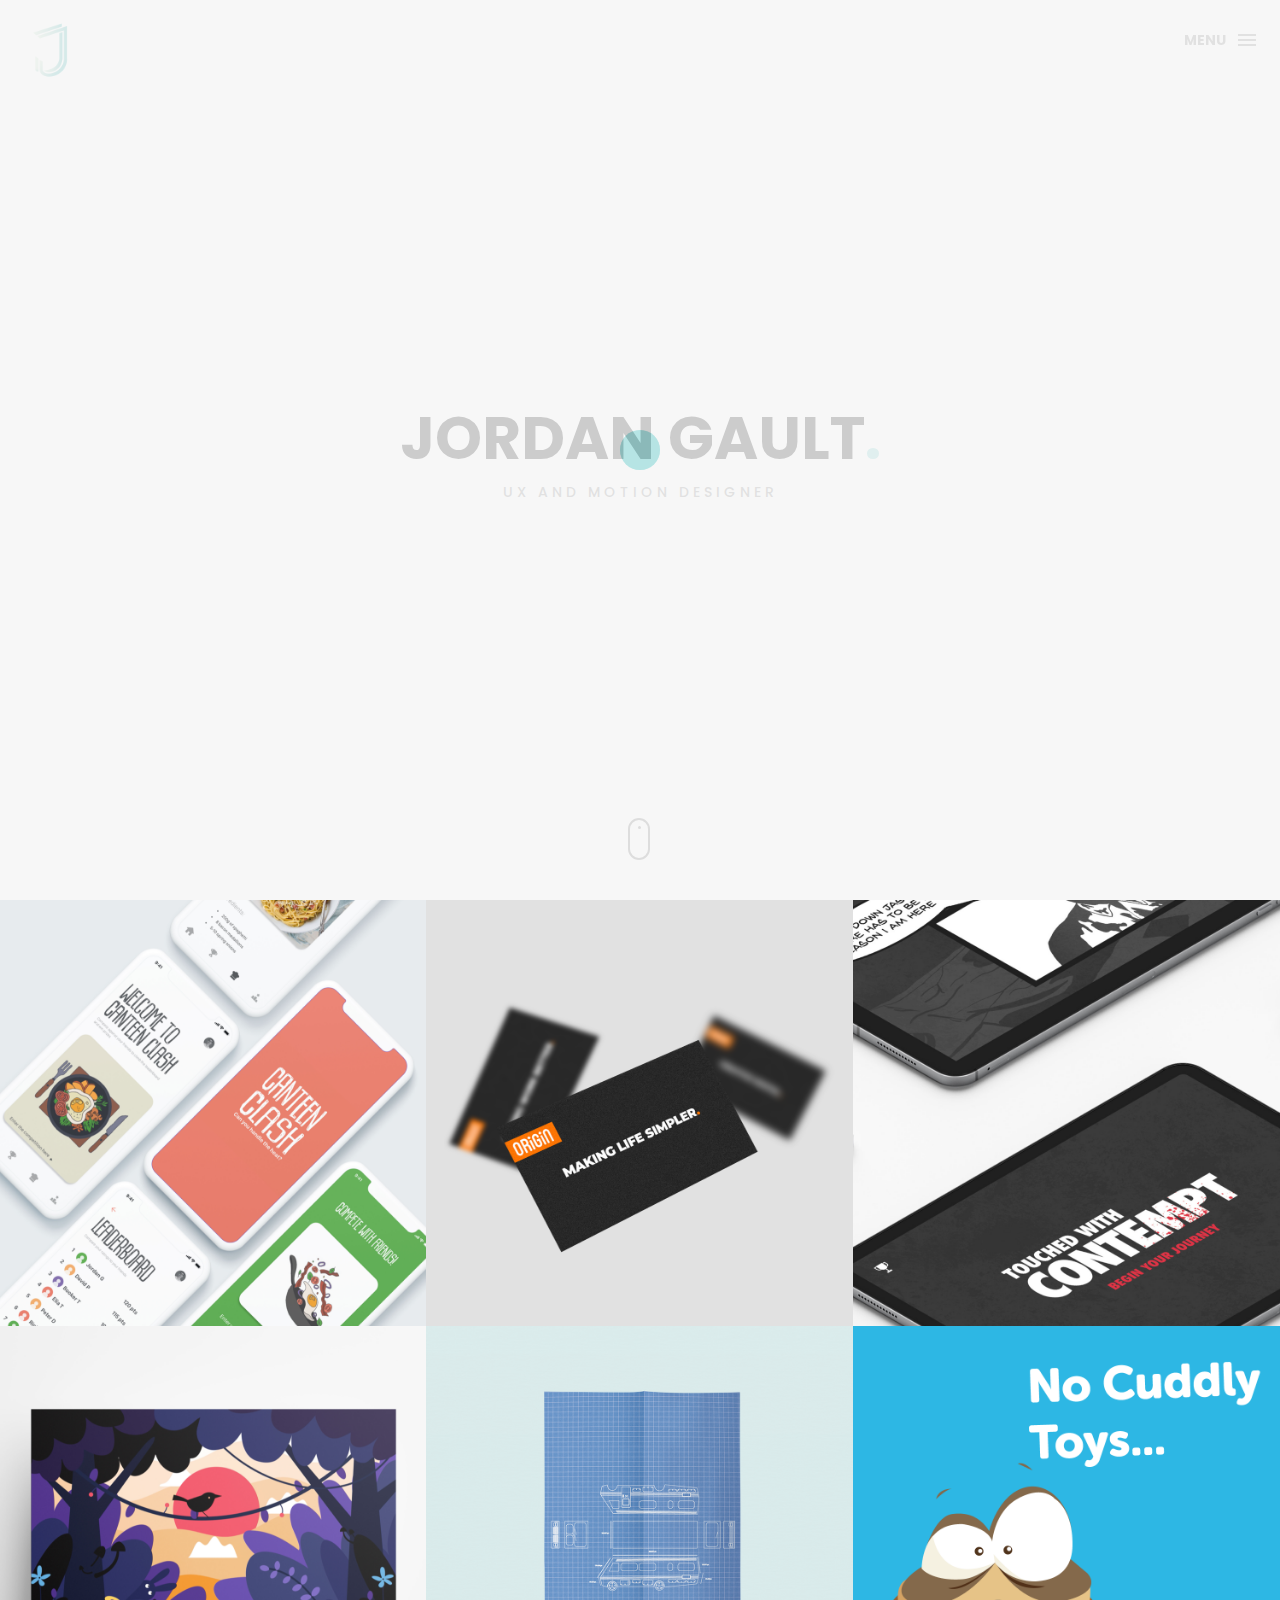
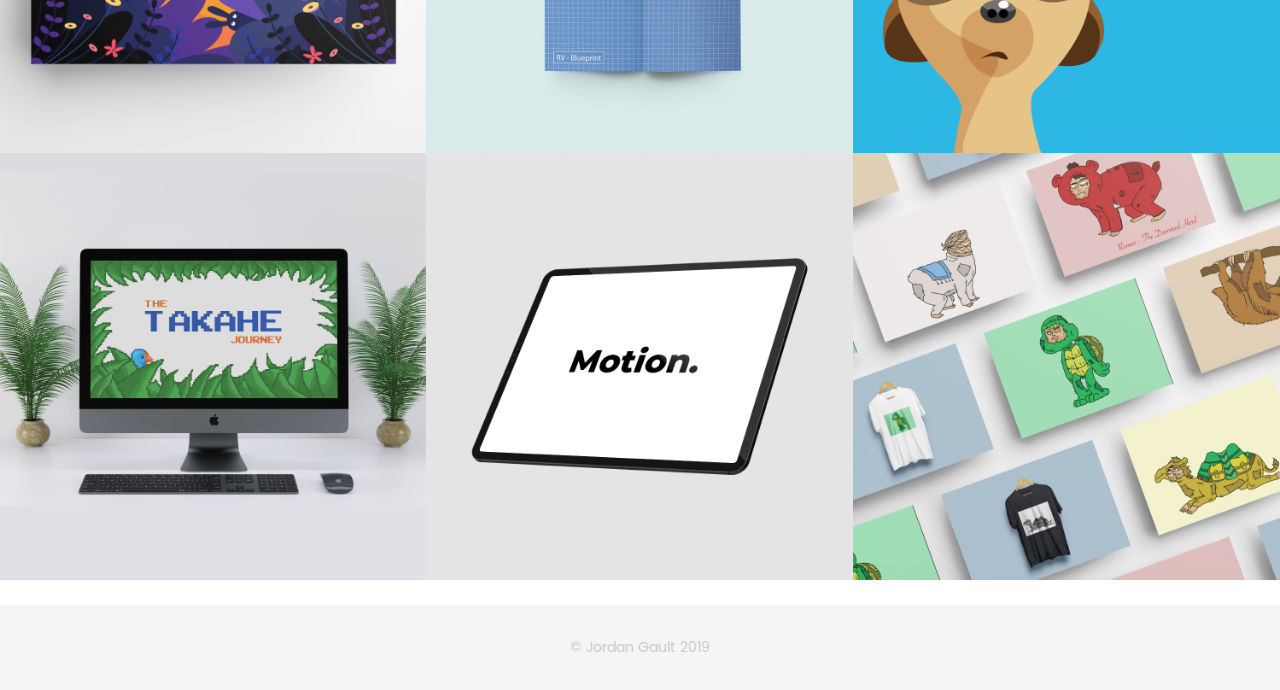
==== commit 1178eb84: "updateing screens" ====
--- a/index.html
+++ b/index.html
@@ -105,7 +105,7 @@
                 <div class="no-padding portfolio_container clearfix">
                    <!-- single work -->
                    <div class="col-md-4 col-sm-6  photography fashion">
-                    <a href="orbit.html" class="portfolio_item">
+                    <a href="#" class="portfolio_item">
                         <img src="img/Canteen_Clash_Cover.png" alt="image" class="img-responsive" />
                         <div class="portfolio_item_hover">
                             <div class="portfolio-border clearfix">
@@ -137,7 +137,7 @@
 
 
                 <div class="col-md-4 col-sm-12 logo photography">
-                    <a href="single-project.html" class="portfolio_item">
+                    <a href="#" class="portfolio_item">
                         <img src="img/TWC_Cover.png" alt="image" class="img-responsive" />
                         <div class="portfolio_item_hover">
                             <div class="portfolio-border clearfix">
@@ -185,7 +185,7 @@
 
 
                 <div class="col-md-4 col-sm-12 graphics ads">
-                    <a href="single-project.html" class="portfolio_item">
+                    <a href="#" class="portfolio_item">
                         <img src="img/abbey.png" alt="image" class="img-responsive" />
                         <div class="portfolio_item_hover">
                             <div class="portfolio-border clearfix">
@@ -233,7 +233,7 @@
 
 
                 <div class="col-md-4 col-sm-6 fashion ads">
-                    <a href="single-project.html" class="portfolio_item">
+                    <a href="#" class="portfolio_item">
                         <img src="img/C&S_Cover.png" alt="image" class="img-responsive" />
                         <div class="portfolio_item_hover">
                             <div class="portfolio-border clearfix">
--- a/css/style.css
+++ b/css/style.css
@@ -87,7 +87,8 @@
 
 
 .col-sm-7{
-    padding-top: 20px;
+    padding-top: 0px;
+
 }
 
 .col-md-14{
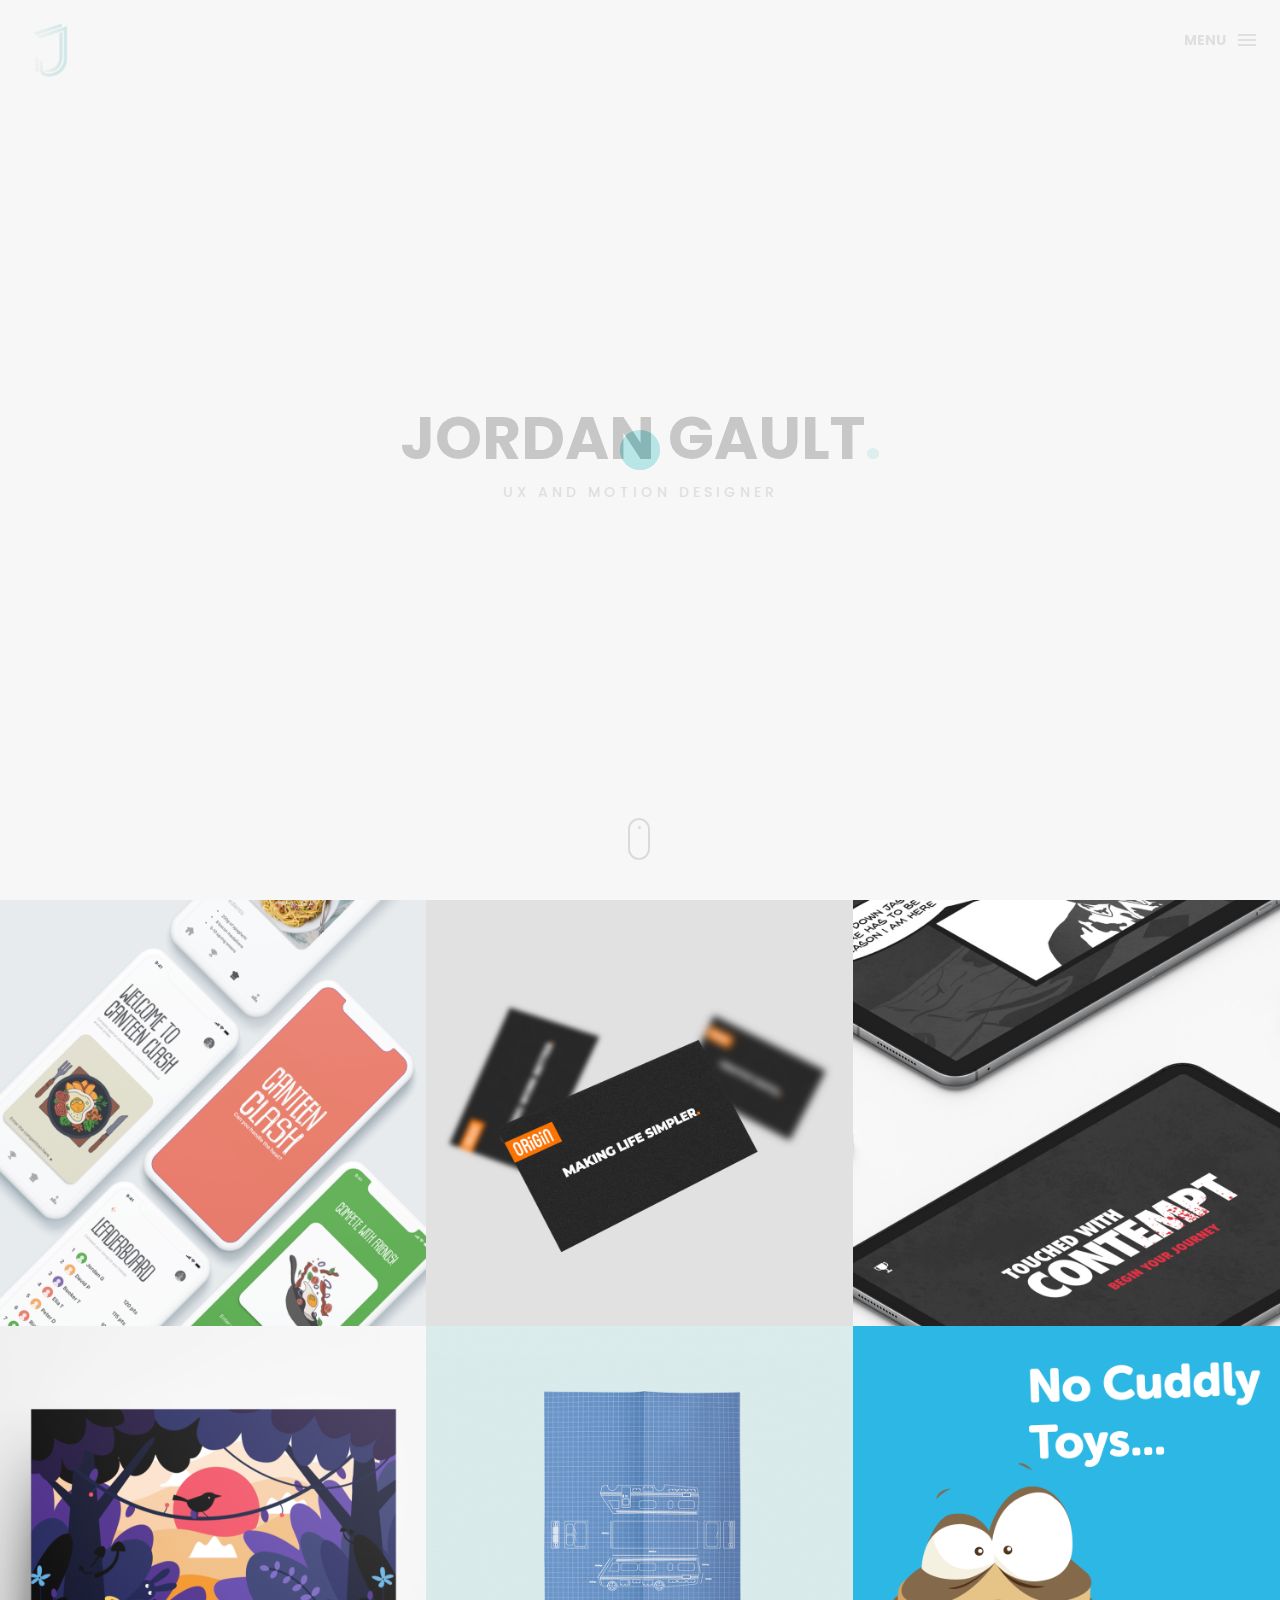
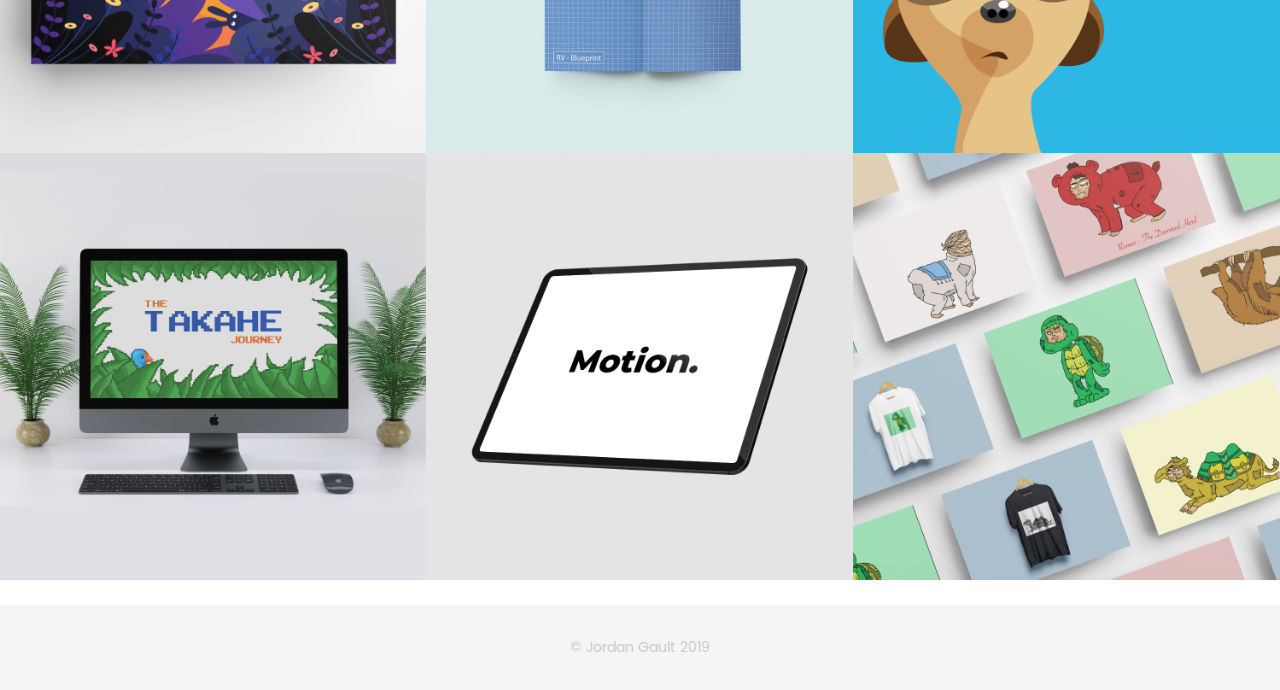
==== commit 1f3ed130: "updated links" ====
--- a/index.html
+++ b/index.html
@@ -105,7 +105,7 @@
                 <div class="no-padding portfolio_container clearfix">
                    <!-- single work -->
                    <div class="col-md-4 col-sm-6  photography fashion">
-                    <a href="#" class="portfolio_item">
+                    <a href="Canteen.html" class="portfolio_item">
                         <img src="img/Canteen_Clash_Cover.png" alt="image" class="img-responsive" />
                         <div class="portfolio_item_hover">
                             <div class="portfolio-border clearfix">
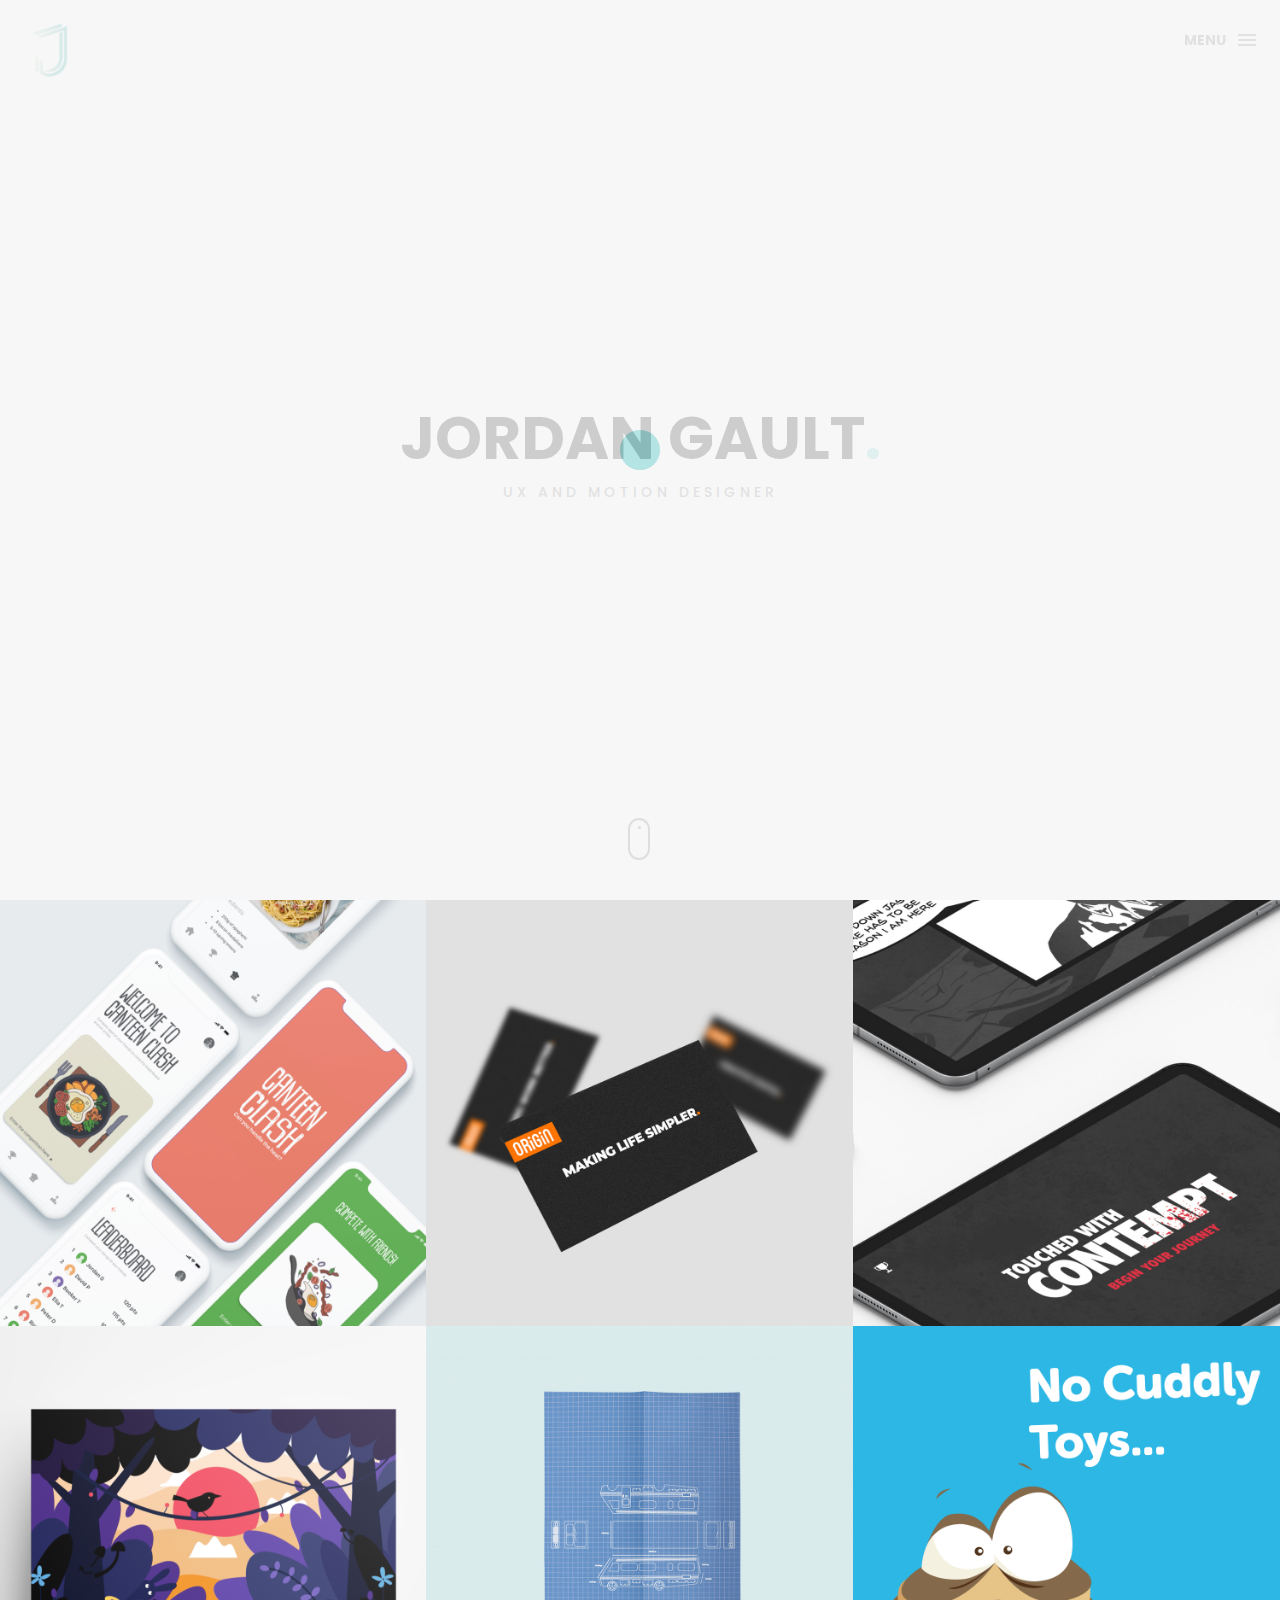
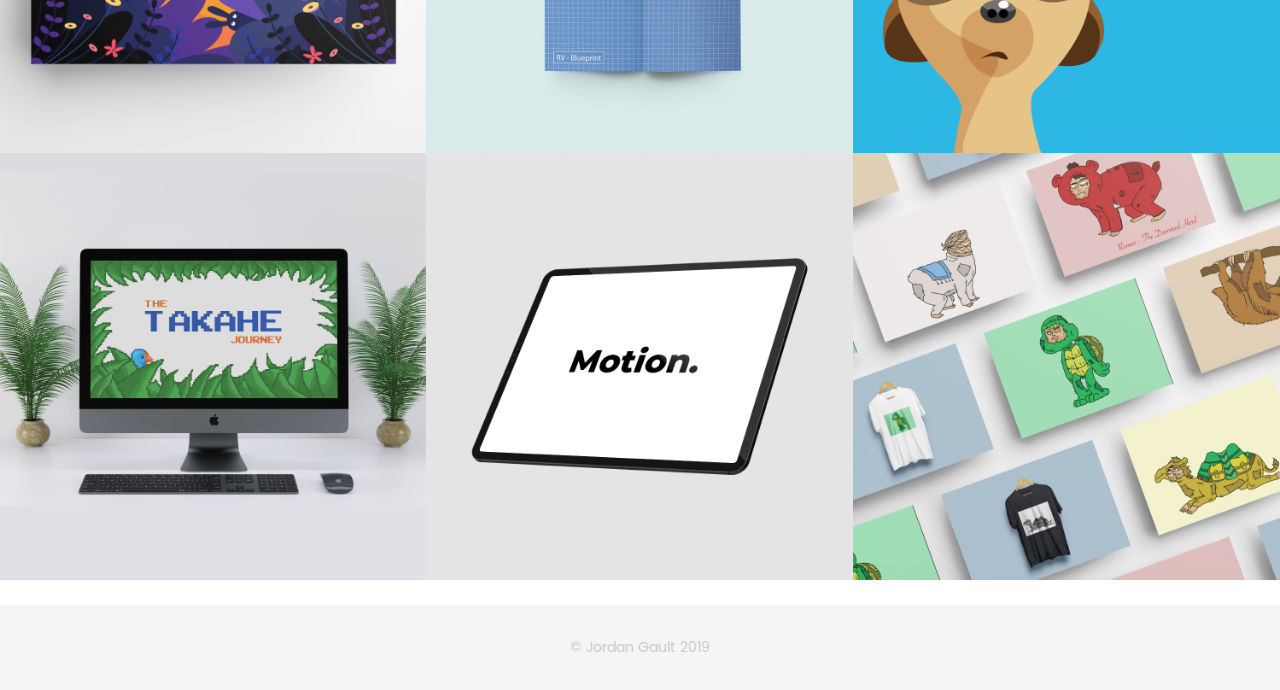
==== commit 68c96309: "took out contact page" ====
--- a/index.html
+++ b/index.html
@@ -62,7 +62,7 @@
                 <li><a href="about.html">About me</a></li>
                 <li><a href="services.html">Services</a></li>
                 <li><a href="portfolio.html">Portfolio</a></li>
-                <li><a href="contact.html">contact me</a></li>
+                
 
 
 
@@ -142,7 +142,7 @@
                         <div class="portfolio_item_hover">
                             <div class="portfolio-border clearfix">
                                 <div class="item_info">
-                                    <span>Touched With Contempt</span>
+                                    <span>Coming Soon, check out twccomics.com in the meantime</span>
                                     <em>Motion Graphics / UI/UX</em>
                                 </div>
                             </div>
@@ -158,7 +158,7 @@
                         <div class="portfolio_item_hover">
                             <div class="portfolio-border clearfix">
                                 <div class="item_info">
-                                    <span>Expressive Bird Masterclass</span>
+                                    <span>Expressive Bird Masterclass (Coming Soon)</span>
                                     <em>Animation</em>
                                 </div>
                             </div>
@@ -190,7 +190,7 @@
                         <div class="portfolio_item_hover">
                             <div class="portfolio-border clearfix">
                                 <div class="item_info">
-                                    <span>Abbey</span>
+                                    <span>Abbey (Check out origin page in the meantime)</span>
                                     <em>Marketing / Animation</em>
                                 </div>
                             </div>
